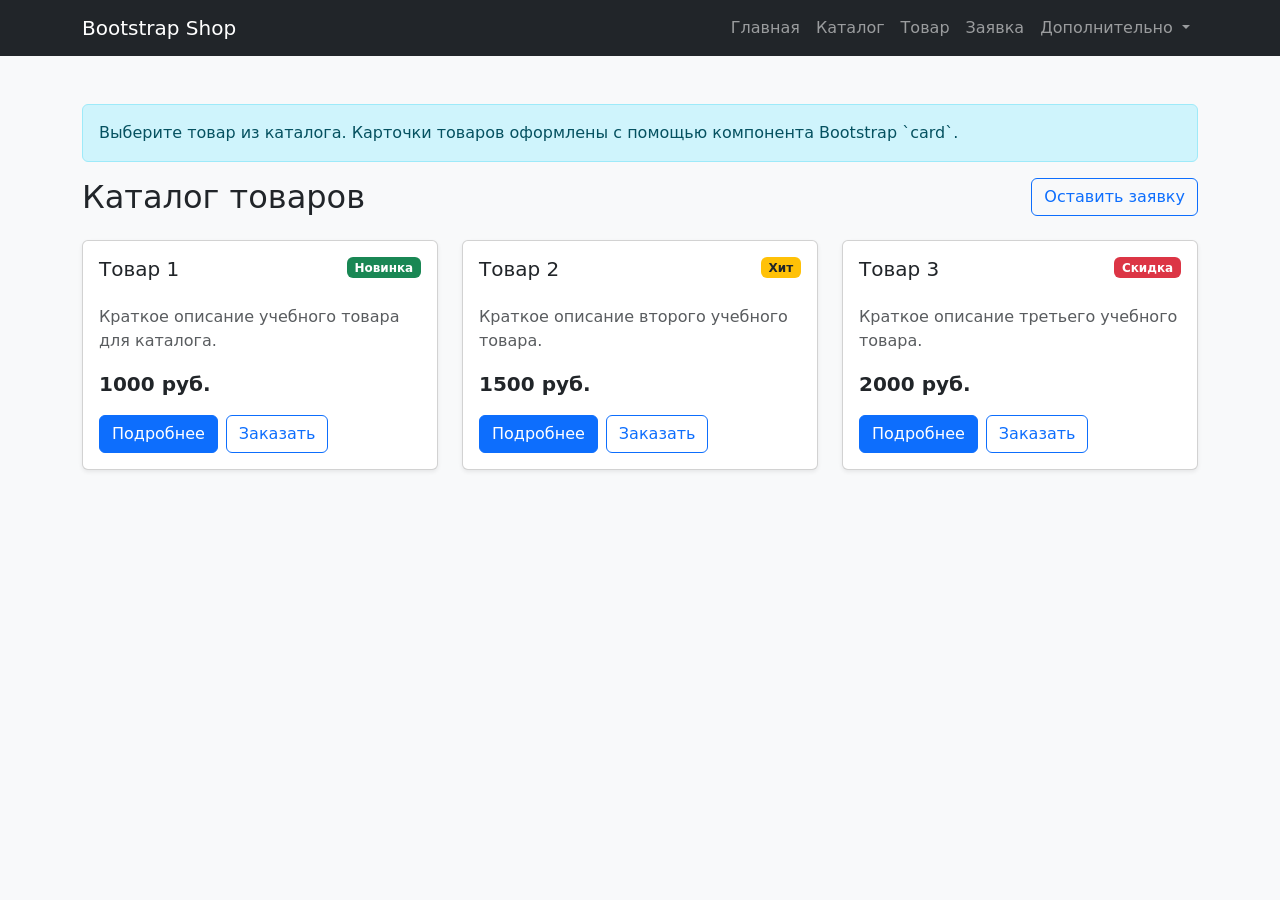
==== catalog.html @ d4f33af7 "feat: add Bootstrap components pages" ====
<!DOCTYPE html>
<html lang="ru">
<head>
  <meta charset="UTF-8">
  <meta name="viewport" content="width=device-width, initial-scale=1.0">
  <title>Каталог — Bootstrap Shop</title>

  <link
    href="https://cdn.jsdelivr.net/npm/bootstrap@5.3.8/dist/css/bootstrap.min.css"
    rel="stylesheet"
  >
  <link rel="stylesheet" href="css/custom.css">
</head>
<body class="bg-light">
  <nav class="navbar navbar-expand-lg navbar-dark bg-dark">
    <div class="container">
      <a class="navbar-brand" href="index.html">Bootstrap Shop</a>

      <button
        class="navbar-toggler"
        type="button"
        data-bs-toggle="collapse"
        data-bs-target="#mainNavbar"
        aria-controls="mainNavbar"
        aria-expanded="false"
        aria-label="Переключить навигацию"
      >
        <span class="navbar-toggler-icon"></span>
      </button>

      <div class="collapse navbar-collapse" id="mainNavbar">
        <ul class="navbar-nav ms-auto">
          <li class="nav-item">
            <a class="nav-link" href="index.html">Главная</a>
          </li>

          <li class="nav-item">
            <a class="nav-link" href="catalog.html">Каталог</a>
          </li>

          <li class="nav-item">
            <a class="nav-link" href="product.html">Товар</a>
          </li>

          <li class="nav-item">
            <a class="nav-link" href="order.html">Заявка</a>
          </li>

          <li class="nav-item dropdown">
            <a
              class="nav-link dropdown-toggle"
              href="#"
              role="button"
              data-bs-toggle="dropdown"
              aria-expanded="false"
            >
              Дополнительно
            </a>
            <ul class="dropdown-menu">
              <li><a class="dropdown-item" href="catalog.html">Все товары</a></li>
              <li><a class="dropdown-item" href="order.html">Оформить заявку</a></li>
              <li><a class="dropdown-item" href="index.html#popular">Популярное</a></li>
            </ul>
          </li>
        </ul>
      </div>
    </div>
  </nav>


  <main class="container my-5">
    <div class="alert alert-info" role="alert">
      Выберите товар из каталога. Карточки товаров оформлены с помощью компонента Bootstrap `card`.
    </div>

    <div class="d-flex justify-content-between align-items-center mb-4">
      <h1 class="h2 mb-0">Каталог товаров</h1>
      <a class="btn btn-outline-primary" href="order.html">
        Оставить заявку
      </a>
    </div>

    <div class="row g-4">
      <div class="col-12 col-md-6 col-lg-4">
        <div class="card h-100 shadow-sm">
          <div class="card-body d-flex flex-column">
            <div class="d-flex justify-content-between align-items-start mb-3">
              <h2 class="card-title h5">Товар 1</h2>
              <span class="badge bg-success">Новинка</span>
            </div>

            <p class="card-text text-muted">
              Краткое описание учебного товара для каталога.
            </p>

            <p class="fw-bold fs-5 mt-auto">1000 руб.</p>

            <div class="d-flex gap-2">
              <a class="btn btn-primary" href="product.html">Подробнее</a>
              <button
                class="btn btn-outline-primary"
                type="button"
                data-bs-toggle="modal"
                data-bs-target="#orderModal"
              >
                Заказать
              </button>
            </div>
          </div>
        </div>
      </div>

      <div class="col-12 col-md-6 col-lg-4">
        <div class="card h-100 shadow-sm">
          <div class="card-body d-flex flex-column">
            <div class="d-flex justify-content-between align-items-start mb-3">
              <h2 class="card-title h5">Товар 2</h2>
              <span class="badge bg-warning text-dark">Хит</span>
            </div>

            <p class="card-text text-muted">
              Краткое описание второго учебного товара.
            </p>

            <p class="fw-bold fs-5 mt-auto">1500 руб.</p>

            <div class="d-flex gap-2">
              <a class="btn btn-primary" href="product.html">Подробнее</a>
              <button
                class="btn btn-outline-primary"
                type="button"
                data-bs-toggle="modal"
                data-bs-target="#orderModal"
              >
                Заказать
              </button>
            </div>
          </div>
        </div>
      </div>

      <div class="col-12 col-md-6 col-lg-4">
        <div class="card h-100 shadow-sm">
          <div class="card-body d-flex flex-column">
            <div class="d-flex justify-content-between align-items-start mb-3">
              <h2 class="card-title h5">Товар 3</h2>
              <span class="badge bg-danger">Скидка</span>
            </div>

            <p class="card-text text-muted">
              Краткое описание третьего учебного товара.
            </p>

            <p class="fw-bold fs-5 mt-auto">2000 руб.</p>

            <div class="d-flex gap-2">
              <a class="btn btn-primary" href="product.html">Подробнее</a>
              <button
                class="btn btn-outline-primary"
                type="button"
                data-bs-toggle="modal"
                data-bs-target="#orderModal"
              >
                Заказать
              </button>
            </div>
          </div>
        </div>
      </div>
    </div>
  </main>

  <div
    class="modal fade"
    id="orderModal"
    tabindex="-1"
    aria-labelledby="orderModalLabel"
    aria-hidden="true"
  >
    <div class="modal-dialog">
      <div class="modal-content">
        <div class="modal-header">
          <h2 class="modal-title h5" id="orderModalLabel">
            Быстрая заявка
          </h2>
          <button
            type="button"
            class="btn-close"
            data-bs-dismiss="modal"
            aria-label="Закрыть"
          ></button>
        </div>

        <div class="modal-body">
          <p class="text-muted">
            Оставьте контактные данные, и менеджер свяжется с вами.
          </p>

          <form>
            <div class="mb-3">
              <label for="modal-name" class="form-label">Имя</label>
              <input id="modal-name" type="text" class="form-control" required>
            </div>

            <div class="mb-3">
              <label for="modal-phone" class="form-label">Телефон</label>
              <input id="modal-phone" type="tel" class="form-control" required>
            </div>

            <div class="form-check mb-3">
              <input id="modal-agree" class="form-check-input" type="checkbox" required>
              <label class="form-check-label" for="modal-agree">
                Согласен на обработку данных
              </label>
            </div>
          </form>
        </div>

        <div class="modal-footer">
          <button type="button" class="btn btn-secondary" data-bs-dismiss="modal">
            Закрыть
          </button>
          <button type="button" class="btn btn-primary">
            Отправить
          </button>
        </div>
      </div>
    </div>
  </div>


  <script
    src="https://cdn.jsdelivr.net/npm/bootstrap@5.3.8/dist/js/bootstrap.bundle.min.js">
  </script>
</body>
</html>
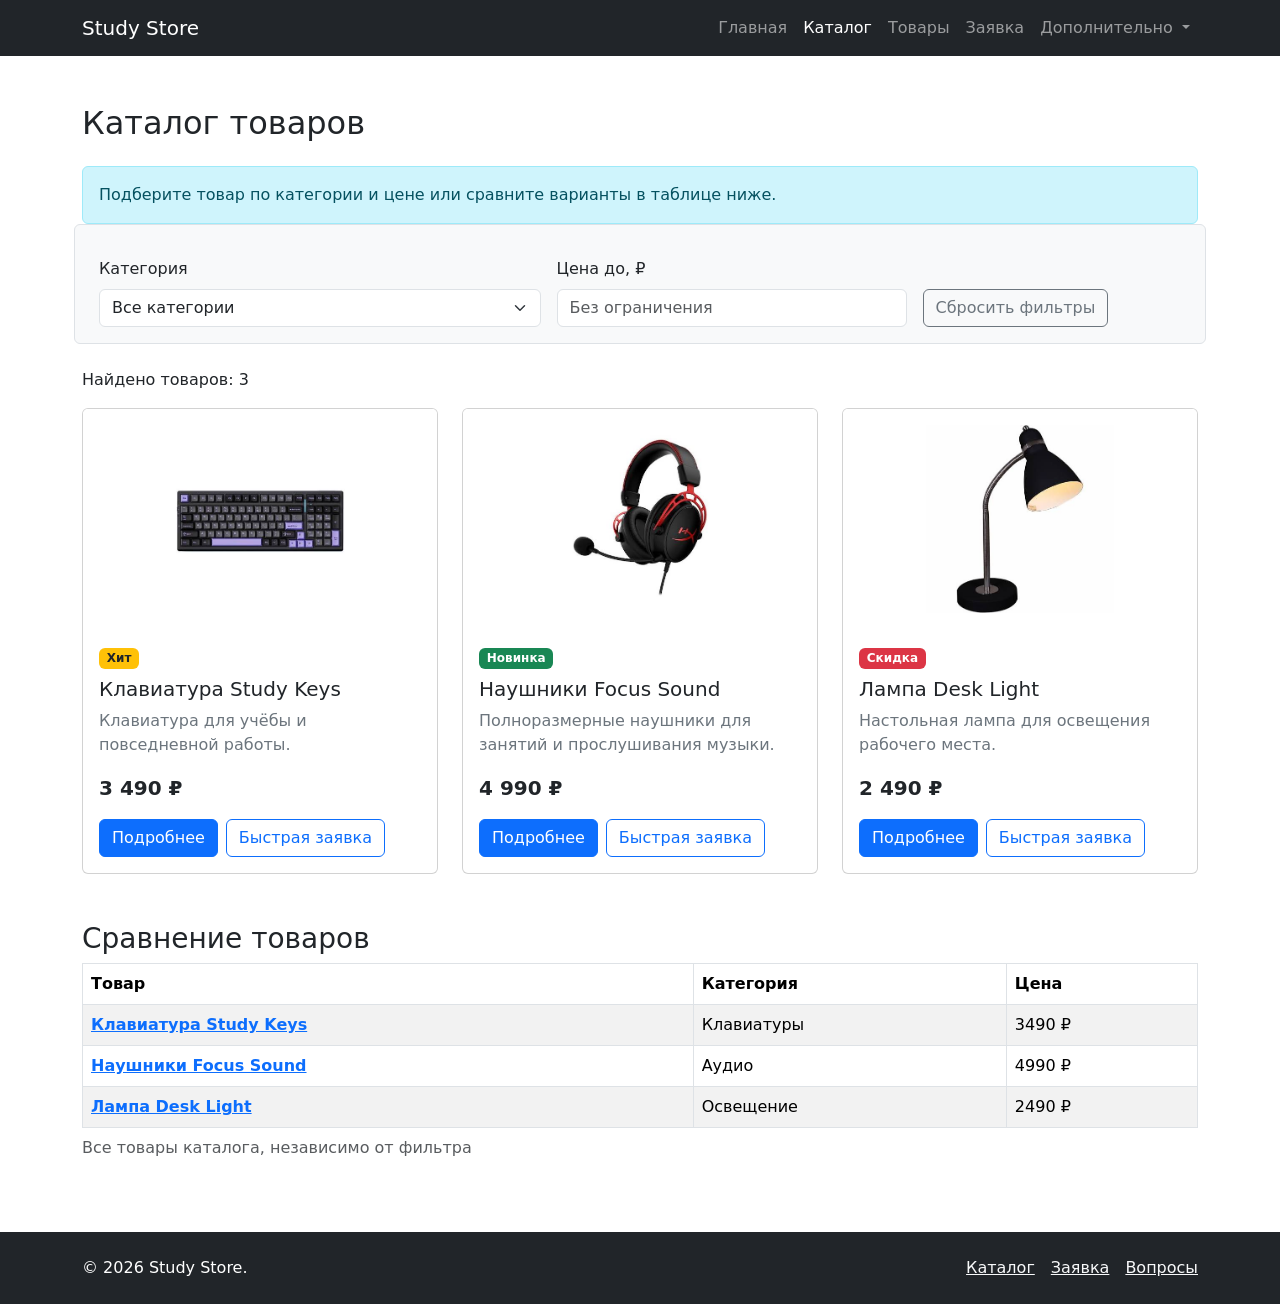
==== commit c005712f: "Завершить КР №2: магазин на Bootstrap" ====
--- a/catalog.html
+++ b/catalog.html
@@ -1,236 +1,241 @@
 <!DOCTYPE html>
 <html lang="ru">
-<head>
-  <meta charset="UTF-8">
-  <meta name="viewport" content="width=device-width, initial-scale=1.0">
-  <title>Каталог — Bootstrap Shop</title>
-
-  <link
-    href="https://cdn.jsdelivr.net/npm/bootstrap@5.3.8/dist/css/bootstrap.min.css"
-    rel="stylesheet"
-  >
-  <link rel="stylesheet" href="css/custom.css">
-</head>
-<body class="bg-light">
-  <nav class="navbar navbar-expand-lg navbar-dark bg-dark">
-    <div class="container">
-      <a class="navbar-brand" href="index.html">Bootstrap Shop</a>
-
-      <button
-        class="navbar-toggler"
-        type="button"
-        data-bs-toggle="collapse"
-        data-bs-target="#mainNavbar"
-        aria-controls="mainNavbar"
-        aria-expanded="false"
-        aria-label="Переключить навигацию"
-      >
-        <span class="navbar-toggler-icon"></span>
-      </button>
-
-      <div class="collapse navbar-collapse" id="mainNavbar">
-        <ul class="navbar-nav ms-auto">
-          <li class="nav-item">
-            <a class="nav-link" href="index.html">Главная</a>
-          </li>
-
-          <li class="nav-item">
-            <a class="nav-link" href="catalog.html">Каталог</a>
-          </li>
-
-          <li class="nav-item">
-            <a class="nav-link" href="product.html">Товар</a>
-          </li>
-
-          <li class="nav-item">
-            <a class="nav-link" href="order.html">Заявка</a>
-          </li>
-
-          <li class="nav-item dropdown">
-            <a
-              class="nav-link dropdown-toggle"
-              href="#"
-              role="button"
-              data-bs-toggle="dropdown"
-              aria-expanded="false"
-            >
-              Дополнительно
-            </a>
-            <ul class="dropdown-menu">
-              <li><a class="dropdown-item" href="catalog.html">Все товары</a></li>
-              <li><a class="dropdown-item" href="order.html">Оформить заявку</a></li>
-              <li><a class="dropdown-item" href="index.html#popular">Популярное</a></li>
-            </ul>
-          </li>
-        </ul>
+  <head>
+    <meta charset="UTF-8">
+    <meta name="viewport" content="width=device-width, initial-scale=1.0">
+    <meta name="description" content="Каталог. Каталог техники для рабочего места.">
+    <title>Каталог — Study Store</title>
+    <link rel="stylesheet" href="vendor/bootstrap/css/bootstrap.min.css">
+    <link rel="stylesheet" href="css/custom.css">
+  </head>
+  <body class="d-flex flex-column min-vh-100">
+    <a class="visually-hidden-focusable p-2" href="#main">Перейти к содержимому</a>
+    <nav class="navbar navbar-expand-lg navbar-dark bg-dark">
+      <div class="container">
+        <a class="navbar-brand" href="index.html">Study Store</a>
+        <button
+          class="navbar-toggler"
+          type="button"
+          data-bs-toggle="collapse"
+          data-bs-target="#mainNavbar"
+          aria-controls="mainNavbar"
+          aria-expanded="false"
+          aria-label="Переключить навигацию"
+          >
+          <span class="navbar-toggler-icon">
+          </span>
+        </button>
+        <div class="collapse navbar-collapse" id="mainNavbar">
+          <ul class="navbar-nav ms-auto">
+            <li class="nav-item">
+              <a class="nav-link" href="index.html">Главная</a>
+            </li>
+            <li class="nav-item">
+              <a class="nav-link active" aria-current="page" href="catalog.html">Каталог</a>
+            </li>
+            <li class="nav-item">
+              <a class="nav-link" href="product.html">Товары</a>
+            </li>
+            <li class="nav-item">
+              <a class="nav-link" href="order.html">Заявка</a>
+            </li>
+            <li class="nav-item dropdown">
+              <a
+                class="nav-link dropdown-toggle"
+                href="#"
+                role="button"
+                data-bs-toggle="dropdown"
+                aria-expanded="false"
+                >
+                Дополнительно
+              </a>
+              <ul class="dropdown-menu">
+                <li>
+                  <a class="dropdown-item" href="catalog.html">Все товары</a>
+                </li>
+                <li>
+                  <a class="dropdown-item" href="order.html">Оформить заявку</a>
+                </li>
+                <li>
+                  <a class="dropdown-item" href="index.html#popular">Популярное</a>
+                </li>
+              </ul>
+            </li>
+          </ul>
+        </div>
+      </div>
+    </nav>
+    <main id="main" class="container py-5">
+      <h1 class="h2 mb-4">Каталог товаров</h1>
+      <div class="alert alert-info">Подберите товар по категории и цене или сравните варианты в таблице ниже.</div>
+      <form id="catalog-filter" class="row g-3 p-3 mb-4 bg-light border rounded">
+        <div class="col-12 col-md-5">
+          <label for="category" class="form-label">Категория</label>
+          <select id="category" name="category" class="form-select">
+            <option value="">Все категории</option>
+            <option>Клавиатуры</option>
+            <option>Аудио</option>
+            <option>Освещение</option>
+          </select>
+        </div>
+        <div class="col-12 col-md-4">
+          <label for="max-price" class="form-label">Цена до, ₽</label>
+          <input id="max-price" name="maxPrice" class="form-control" type="number" min="0" step="1" placeholder="Без ограничения">
+        </div>
+        <div class="col-12 col-md-3 d-flex align-items-end">
+          <button class="btn btn-outline-secondary" type="button" id="reset-filter">Сбросить фильтры</button>
+        </div>
+      </form>
+      <p id="result-count" role="status">Найдено товаров: 3</p>
+      <div id="empty-result" class="alert alert-warning" hidden>Товаров с такими параметрами нет. Измените фильтры.</div>
+      <div class="row g-4" id="product-list">
+        <div class="col-12 col-md-6 col-lg-4" data-category="Клавиатуры" data-price="3490">
+          <article class="card h-100 product-card">
+            <img src="images/keyboard.jpeg" class="card-img-top" alt="Клавиатура Study Keys" width="600" height="400" loading="lazy">
+            <div class="card-body d-flex flex-column">
+              <div>
+                <span class="badge bg-warning text-dark mb-2">Хит</span>
+              </div>
+              <h2 class="h5 card-title">Клавиатура Study Keys</h2>
+              <p class="card-text text-secondary">Клавиатура для учёбы и повседневной работы.</p>
+              <p class="fw-bold fs-5 mt-auto">3 490 ₽</p>
+              <div class="d-flex flex-wrap gap-2">
+                <a href="product.html#keyboard" class="btn btn-primary">Подробнее</a>
+                <button type="button" class="btn btn-outline-primary" data-bs-toggle="modal" data-bs-target="#orderModal" data-product="keyboard">Быстрая заявка</button>
+              </div>
+            </div>
+          </article>
+        </div>
+        <div class="col-12 col-md-6 col-lg-4" data-category="Аудио" data-price="4990">
+          <article class="card h-100 product-card">
+            <img src="images/headphones.jpeg" class="card-img-top" alt="Наушники Focus Sound" width="600" height="400" loading="lazy">
+            <div class="card-body d-flex flex-column">
+              <div>
+                <span class="badge bg-success mb-2">Новинка</span>
+              </div>
+              <h2 class="h5 card-title">Наушники Focus Sound</h2>
+              <p class="card-text text-secondary">Полноразмерные наушники для занятий и прослушивания музыки.</p>
+              <p class="fw-bold fs-5 mt-auto">4 990 ₽</p>
+              <div class="d-flex flex-wrap gap-2">
+                <a href="product.html#headphones" class="btn btn-primary">Подробнее</a>
+                <button type="button" class="btn btn-outline-primary" data-bs-toggle="modal" data-bs-target="#orderModal" data-product="headphones">Быстрая заявка</button>
+              </div>
+            </div>
+          </article>
+        </div>
+        <div class="col-12 col-md-6 col-lg-4" data-category="Освещение" data-price="2490">
+          <article class="card h-100 product-card">
+            <img src="images/desk_lamp.jpeg" class="card-img-top" alt="Лампа Desk Light" width="600" height="400" loading="lazy">
+            <div class="card-body d-flex flex-column">
+              <div>
+                <span class="badge bg-danger mb-2">Скидка</span>
+              </div>
+              <h2 class="h5 card-title">Лампа Desk Light</h2>
+              <p class="card-text text-secondary">Настольная лампа для освещения рабочего места.</p>
+              <p class="fw-bold fs-5 mt-auto">2 490 ₽</p>
+              <div class="d-flex flex-wrap gap-2">
+                <a href="product.html#lamp" class="btn btn-primary">Подробнее</a>
+                <button type="button" class="btn btn-outline-primary" data-bs-toggle="modal" data-bs-target="#orderModal" data-product="lamp">Быстрая заявка</button>
+              </div>
+            </div>
+          </article>
+        </div>
+      </div>
+      <div id="form-result" class="alert alert-success mt-4" role="status" tabindex="-1" hidden>
+      </div>
+      <section class="mt-5" aria-labelledby="comparison-title">
+        <h2 id="comparison-title" class="h3">Сравнение товаров</h2>
+        <div class="table-responsive">
+          <table class="table table-striped table-bordered align-middle">
+            <caption>Все товары каталога, независимо от фильтра</caption>
+            <thead>
+              <tr>
+                <th scope="col">Товар</th>
+                <th scope="col">Категория</th>
+                <th scope="col">Цена</th>
+              </tr>
+            </thead>
+            <tbody>
+              <tr>
+                <th scope="row">
+                  <a href="product.html#keyboard">Клавиатура Study Keys</a>
+                </th>
+                <td>Клавиатуры</td>
+                <td class="text-nowrap">3490 ₽</td>
+              </tr>
+              <tr>
+                <th scope="row">
+                  <a href="product.html#headphones">Наушники Focus Sound</a>
+                </th>
+                <td>Аудио</td>
+                <td class="text-nowrap">4990 ₽</td>
+              </tr>
+              <tr>
+                <th scope="row">
+                  <a href="product.html#lamp">Лампа Desk Light</a>
+                </th>
+                <td>Освещение</td>
+                <td class="text-nowrap">2490 ₽</td>
+              </tr>
+            </tbody>
+          </table>
+        </div>
+      </section>
+    </main>
+    <footer class="bg-dark text-white py-4 mt-auto">
+      <div class="container d-flex flex-column flex-md-row justify-content-between gap-3">
+        <p class="mb-0">© 2026 Study Store.</p>
+        <div class="d-flex flex-wrap gap-3">
+          <a class="link-light" href="catalog.html">Каталог</a>
+          <a class="link-light" href="order.html">Заявка</a>
+          <a class="link-light" href="product.html#faq">Вопросы</a>
+        </div>
+      </div>
+    </footer>
+    <div class="modal fade" id="orderModal" tabindex="-1" aria-labelledby="orderModalLabel" aria-hidden="true">
+      <div class="modal-dialog modal-dialog-centered modal-dialog-scrollable">
+        <div class="modal-content">
+          <div class="modal-header">
+            <h2 class="modal-title h5" id="orderModalLabel">Быстрая заявка</h2>
+            <button class="btn-close" type="button" data-bs-dismiss="modal" aria-label="Закрыть">
+            </button>
+          </div>
+          <div class="modal-body">
+            <p class="text-secondary">Укажите товар, имя и телефон. Все поля обязательны.</p>
+            <form id="quick-order" data-demo-form>
+              <div class="mb-3">
+                <label for="modal-product" class="form-label">Товар</label>
+                <select id="modal-product" name="product" class="form-select" required>
+                  <option value="keyboard">Клавиатура Study Keys</option>
+                  <option value="headphones">Наушники Focus Sound</option>
+                  <option value="lamp">Лампа Desk Light</option>
+                </select>
+              </div>
+              <div class="mb-3">
+                <label for="modal-name" class="form-label">Имя</label>
+                <input id="modal-name" name="name" type="text" class="form-control" autocomplete="given-name" required>
+              </div>
+              <div class="mb-3">
+                <label for="modal-phone" class="form-label">Телефон</label>
+                <input id="modal-phone" name="phone" type="tel" class="form-control" autocomplete="tel" pattern="[+]?[0-9]{10,15}" aria-describedby="modal-phone-help" required>
+                <div id="modal-phone-help" class="form-text">От 10 до 15 цифр, можно с + в начале: +79000000000.</div>
+              </div>
+              <div class="form-check">
+                <input id="modal-agree" name="agreement" value="yes" class="form-check-input" type="checkbox" required>
+                <label class="form-check-label" for="modal-agree">Согласие на обработку данных</label>
+              </div>
+            </form>
+          </div>
+          <div class="modal-footer">
+            <button type="button" class="btn btn-secondary" data-bs-dismiss="modal">Закрыть</button>
+            <button type="submit" form="quick-order" class="btn btn-primary">Отправить</button>
+          </div>
+        </div>
       </div>
     </div>
-  </nav>
-
-
-  <main class="container my-5">
-    <div class="alert alert-info" role="alert">
-      Выберите товар из каталога. Карточки товаров оформлены с помощью компонента Bootstrap `card`.
-    </div>
-
-    <div class="d-flex justify-content-between align-items-center mb-4">
-      <h1 class="h2 mb-0">Каталог товаров</h1>
-      <a class="btn btn-outline-primary" href="order.html">
-        Оставить заявку
-      </a>
-    </div>
-
-    <div class="row g-4">
-      <div class="col-12 col-md-6 col-lg-4">
-        <div class="card h-100 shadow-sm">
-          <div class="card-body d-flex flex-column">
-            <div class="d-flex justify-content-between align-items-start mb-3">
-              <h2 class="card-title h5">Товар 1</h2>
-              <span class="badge bg-success">Новинка</span>
-            </div>
-
-            <p class="card-text text-muted">
-              Краткое описание учебного товара для каталога.
-            </p>
-
-            <p class="fw-bold fs-5 mt-auto">1000 руб.</p>
-
-            <div class="d-flex gap-2">
-              <a class="btn btn-primary" href="product.html">Подробнее</a>
-              <button
-                class="btn btn-outline-primary"
-                type="button"
-                data-bs-toggle="modal"
-                data-bs-target="#orderModal"
-              >
-                Заказать
-              </button>
-            </div>
-          </div>
-        </div>
-      </div>
-
-      <div class="col-12 col-md-6 col-lg-4">
-        <div class="card h-100 shadow-sm">
-          <div class="card-body d-flex flex-column">
-            <div class="d-flex justify-content-between align-items-start mb-3">
-              <h2 class="card-title h5">Товар 2</h2>
-              <span class="badge bg-warning text-dark">Хит</span>
-            </div>
-
-            <p class="card-text text-muted">
-              Краткое описание второго учебного товара.
-            </p>
-
-            <p class="fw-bold fs-5 mt-auto">1500 руб.</p>
-
-            <div class="d-flex gap-2">
-              <a class="btn btn-primary" href="product.html">Подробнее</a>
-              <button
-                class="btn btn-outline-primary"
-                type="button"
-                data-bs-toggle="modal"
-                data-bs-target="#orderModal"
-              >
-                Заказать
-              </button>
-            </div>
-          </div>
-        </div>
-      </div>
-
-      <div class="col-12 col-md-6 col-lg-4">
-        <div class="card h-100 shadow-sm">
-          <div class="card-body d-flex flex-column">
-            <div class="d-flex justify-content-between align-items-start mb-3">
-              <h2 class="card-title h5">Товар 3</h2>
-              <span class="badge bg-danger">Скидка</span>
-            </div>
-
-            <p class="card-text text-muted">
-              Краткое описание третьего учебного товара.
-            </p>
-
-            <p class="fw-bold fs-5 mt-auto">2000 руб.</p>
-
-            <div class="d-flex gap-2">
-              <a class="btn btn-primary" href="product.html">Подробнее</a>
-              <button
-                class="btn btn-outline-primary"
-                type="button"
-                data-bs-toggle="modal"
-                data-bs-target="#orderModal"
-              >
-                Заказать
-              </button>
-            </div>
-          </div>
-        </div>
-      </div>
-    </div>
-  </main>
-
-  <div
-    class="modal fade"
-    id="orderModal"
-    tabindex="-1"
-    aria-labelledby="orderModalLabel"
-    aria-hidden="true"
-  >
-    <div class="modal-dialog">
-      <div class="modal-content">
-        <div class="modal-header">
-          <h2 class="modal-title h5" id="orderModalLabel">
-            Быстрая заявка
-          </h2>
-          <button
-            type="button"
-            class="btn-close"
-            data-bs-dismiss="modal"
-            aria-label="Закрыть"
-          ></button>
-        </div>
-
-        <div class="modal-body">
-          <p class="text-muted">
-            Оставьте контактные данные, и менеджер свяжется с вами.
-          </p>
-
-          <form>
-            <div class="mb-3">
-              <label for="modal-name" class="form-label">Имя</label>
-              <input id="modal-name" type="text" class="form-control" required>
-            </div>
-
-            <div class="mb-3">
-              <label for="modal-phone" class="form-label">Телефон</label>
-              <input id="modal-phone" type="tel" class="form-control" required>
-            </div>
-
-            <div class="form-check mb-3">
-              <input id="modal-agree" class="form-check-input" type="checkbox" required>
-              <label class="form-check-label" for="modal-agree">
-                Согласен на обработку данных
-              </label>
-            </div>
-          </form>
-        </div>
-
-        <div class="modal-footer">
-          <button type="button" class="btn btn-secondary" data-bs-dismiss="modal">
-            Закрыть
-          </button>
-          <button type="button" class="btn btn-primary">
-            Отправить
-          </button>
-        </div>
-      </div>
-    </div>
-  </div>
-
-
-  <script
-    src="https://cdn.jsdelivr.net/npm/bootstrap@5.3.8/dist/js/bootstrap.bundle.min.js">
-  </script>
-</body>
+    <script src="vendor/bootstrap/js/bootstrap.bundle.min.js">
+    </script>
+    <script src="js/main.js">
+    </script>
+  </body>
 </html>
--- a/css/custom.css
+++ b/css/custom.css
@@ -0,0 +1,51 @@
+/* оставляет небольшой зазор при переходе по якорям */
+html {
+  scroll-padding-top: 1rem;
+}
+
+body {
+  background-color: #fff;
+}
+
+/* contain сохраняет товар целиком, без обрезки фотографии. */
+.card-img-top {
+  height: 220px;
+  padding: 1rem;
+  object-fit: contain;
+  background-color: #fff;
+}
+
+/* ограничение крупных фото */
+.hero-image,
+.product-image {
+  width: 100%;
+  max-height: 320px;
+  object-fit: contain;
+}
+
+.product-card {
+  transition: border-color 0.15s ease;
+}
+
+.product-card:hover,
+.product-card:focus-within {
+  border-color: var(--bs-primary);
+}
+
+/* На телефоне прокручивается таблица, а слова не ломаются по буквам. */
+.table {
+  min-width: 360px;
+}
+
+@media (max-width: 575.98px) {
+  .hero-image,
+  .product-image {
+    max-height: 240px;
+  }
+}
+
+@media (prefers-reduced-motion: reduce) {
+  .product-card {
+    transition: none;
+  }
+}
